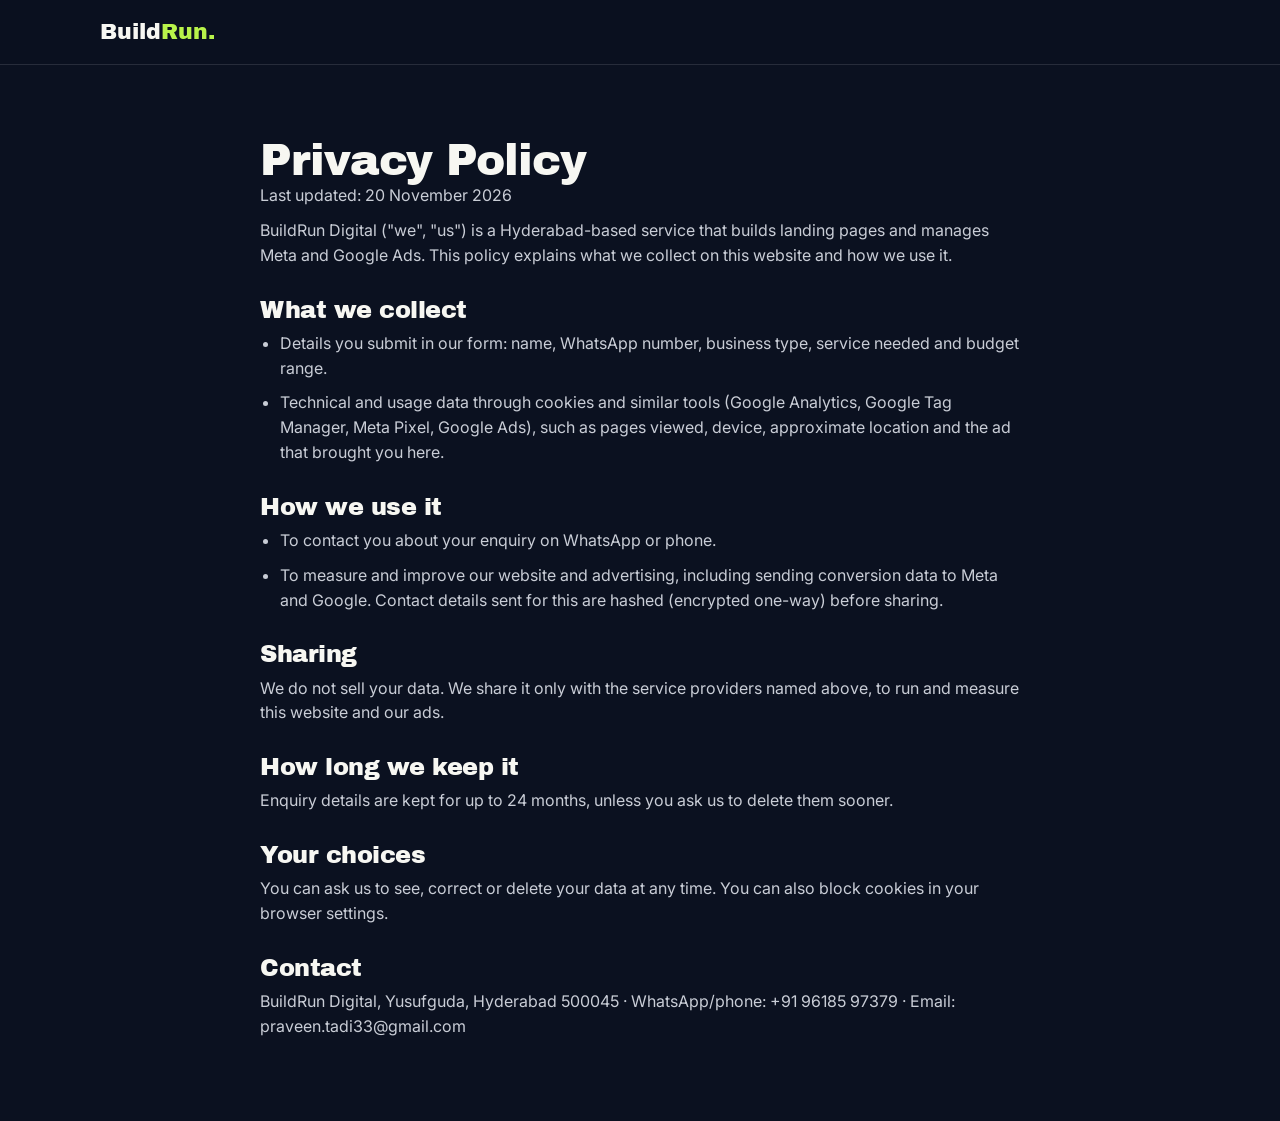
==== privacy-policy/index.html @ b0fce524 "Add assets, thank-you and privacy-policy pages Co-Authored-By: Claude Opus 5.5 <noreply@anthropic.co" ====
<!doctype html>
<html lang="en">
<head>
<meta charset="utf-8">
<meta name="viewport" content="width=device-width,initial-scale=1">
<title>Privacy Policy | BuildRun Digital</title>
<link rel="icon" href="../assets/icon-192.png">
<link href="https://fonts.googleapis.com/css2?family=Archivo+Black&family=Inter:wght@400;600;700;800&display=swap" rel="stylesheet">
<link rel="stylesheet" href="../assets/style.css">
<style>.pp h2{font-size:24px;margin:30px 0 8px}.pp p,.pp li{color:#C9CDD6;font-size:16px;margin-bottom:10px}.pp ul{padding-left:20px}</style>
</head>
<body>
<header><div class="wrap"><a class="logo" href="../">Build<span>Run.</span></a></div></header>
<main><section style="border:0"><div class="wrap pp" style="max-width:800px">
<!-- REPLACE this text with The Digital Product Co privacy policy, with the name changed to BuildRun Digital -->
<h1 style="font-size:44px">Privacy Policy</h1>
<p>Last updated: 20 November 2026</p>
<p>BuildRun Digital ("we", "us") is a Hyderabad-based service that builds landing pages and manages Meta and Google Ads. This policy explains what we collect on this website and how we use it.</p>
<h2>What we collect</h2>
<ul><li>Details you submit in our form: name, WhatsApp number, business type, service needed and budget range.</li>
<li>Technical and usage data through cookies and similar tools (Google Analytics, Google Tag Manager, Meta Pixel, Google Ads), such as pages viewed, device, approximate location and the ad that brought you here.</li></ul>
<h2>How we use it</h2>
<ul><li>To contact you about your enquiry on WhatsApp or phone.</li>
<li>To measure and improve our website and advertising, including sending conversion data to Meta and Google. Contact details sent for this are hashed (encrypted one-way) before sharing.</li></ul>
<h2>Sharing</h2>
<p>We do not sell your data. We share it only with the service providers named above, to run and measure this website and our ads.</p>
<h2>How long we keep it</h2>
<p>Enquiry details are kept for up to 24 months, unless you ask us to delete them sooner.</p>
<h2>Your choices</h2>
<p>You can ask us to see, correct or delete your data at any time. You can also block cookies in your browser settings.</p>
<h2>Contact</h2>
<p>BuildRun Digital, Yusufguda, Hyderabad 500045 · WhatsApp/phone: +91 96185 97379 · Email: praveen.tadi33@gmail.com</p>
</div></section></main>
</body>
</html>
---- assets/style.css ----
:root{--ink:#0B1120;--ink2:#111827;--lime:#B8F34A;--blue:#2563EB;--off:#F7F7F2;--mut:#9CA3AF;--line:rgba(247,247,242,.12);--card:rgba(255,255,255,.05)}
*{margin:0;padding:0;box-sizing:border-box}
html{scroll-behavior:smooth}
body{font-family:Inter,system-ui,sans-serif;background:var(--ink);color:var(--off);line-height:1.55;-webkit-font-smoothing:antialiased}
a{color:inherit}
img{max-width:100%;height:auto;display:block}
.wrap{max-width:1120px;margin:0 auto;padding:0 20px}
h1,h2,h3{font-family:'Archivo Black',Inter,sans-serif;letter-spacing:-.02em;line-height:1.05;font-weight:400}
h2{font-size:clamp(30px,5vw,46px);margin-bottom:14px}
.lead{color:#C9CDD6;font-size:18px;max-width:640px}
.lime{color:var(--lime)}
section{padding:72px 0;border-top:1px solid var(--line)}
.tag{display:inline-flex;align-items:center;gap:8px;font-size:12px;font-weight:800;letter-spacing:.18em;color:var(--lime);border:1.5px solid rgba(184,243,74,.45);padding:7px 14px;border-radius:40px;margin-bottom:18px}
.tag:before{content:"";width:7px;height:7px;border-radius:50%;background:var(--lime);box-shadow:0 0 10px var(--lime)}
/* header */
header{position:sticky;top:0;z-index:20;background:rgba(11,17,32,.85);backdrop-filter:blur(12px);border-bottom:1px solid var(--line)}
header .wrap{display:flex;justify-content:space-between;align-items:center;height:64px}
.logo{font-family:'Archivo Black';font-size:22px;text-decoration:none}.logo span{color:var(--lime)}
/* buttons */
.btn{display:inline-flex;align-items:center;justify-content:center;gap:8px;font-weight:800;font-size:16px;padding:15px 24px;border-radius:14px;text-decoration:none;border:0;cursor:pointer;transition:transform .15s}
.btn:hover{transform:translateY(-2px)}
.btn-lime{background:var(--lime);color:var(--ink);box-shadow:0 0 30px rgba(184,243,74,.3)}
.btn-wa{background:#25D366;color:#06210f}
.btn-ghost{background:transparent;color:var(--off);border:1.5px solid var(--line)}
.btn-sm{padding:10px 16px;font-size:14px;border-radius:12px}
/* hero */
.hero{padding:64px 0 72px;border:0;position:relative;overflow:hidden}
.hero:before{content:"";position:absolute;width:520px;height:520px;left:-160px;top:-180px;background:var(--blue);filter:blur(140px);opacity:.35;z-index:-1}
.hero:after{content:"";position:absolute;width:460px;height:460px;right:-120px;bottom:-200px;background:var(--lime);filter:blur(150px);opacity:.18;z-index:-1}
.hero-grid{display:grid;gap:40px;align-items:center}
.hero h1{font-size:clamp(40px,8vw,72px)}
.hero .lead{margin:18px 0 26px}
.ctas{display:flex;flex-wrap:wrap;gap:12px}
.chips{display:flex;flex-wrap:wrap;gap:8px;margin-top:26px}
.chip{font-size:13px;font-weight:600;padding:8px 12px;border-radius:10px;background:var(--card);border:1px solid var(--line)}
.chip b{color:var(--lime)}
.mock{position:relative}
.laptop{border-radius:14px 14px 0 0;background:#1F2937;padding:10px 10px 14px;box-shadow:0 40px 80px rgba(0,0,0,.6)}
.laptop img{border-radius:6px}
.base{height:16px;background:linear-gradient(#9CA3AF,#4B5563);border-radius:0 0 18px 18px;margin:0 -24px}
.phone{position:absolute;right:-6px;bottom:-30px;width:30%;border-radius:22px;background:#111827;padding:6px;border:2px solid #374151;box-shadow:0 30px 60px rgba(0,0,0,.7)}
.phone img{border-radius:16px;aspect-ratio:9/17;object-fit:cover;object-position:top}
/* cards */
.grid3{display:grid;gap:16px;margin-top:34px}
.card{background:linear-gradient(150deg,rgba(255,255,255,.08),rgba(255,255,255,.02));border:1px solid var(--line);border-radius:22px;padding:26px}
.card h3{font-size:22px;margin-bottom:8px}
.card p{color:#C9CDD6;font-size:15px}
.prob{font-weight:700;font-size:17px;margin-bottom:10px}
.prob:before{content:"“";color:var(--lime)}
.prob:after{content:"”";color:var(--lime)}
.fix{font-size:15px;color:#C9CDD6;border-top:1px solid var(--line);padding-top:12px}
.fix:before{content:"✓ ";color:var(--lime);font-weight:800}
/* packages */
.pkg{display:flex;flex-direction:column}
.pkg .k{font-size:12px;font-weight:800;letter-spacing:.18em;color:var(--lime)}
.pkg h3{font-size:30px;margin:10px 0 4px}
.pkg .sub{color:var(--mut);font-size:14px}
.pkg .from{font-size:12px;font-weight:700;letter-spacing:.14em;color:var(--mut);margin-top:22px}
.pkg .price{font-family:'Archivo Black';font-size:42px;color:var(--lime);line-height:1.1}
.pkg .price small{font-family:Inter;font-weight:700;font-size:15px;color:var(--off)}
.pkg ul{list-style:none;margin:18px 0 22px;flex:1}
.pkg li{font-size:15px;padding:8px 0;border-top:1px solid var(--line)}
.pkg li:before{content:"✓ ";color:var(--lime);font-weight:800}
.pkg.hot{border-color:rgba(184,243,74,.55)}
.pkg.g .price,.pkg.g .k{color:#93B4FF}
.note{margin-top:20px;color:var(--mut);font-size:14px}
.custom{margin-top:16px;display:flex;flex-wrap:wrap;gap:12px;align-items:center;justify-content:space-between;padding:18px 22px;border-radius:18px;border:1px dashed rgba(184,243,74,.4)}
/* work */
.work{display:grid;gap:16px;margin-top:30px}
.work figure{background:var(--card);border:1px solid var(--line);border-radius:20px;padding:14px}
.work img{border-radius:12px}
.work figcaption{font-size:14px;color:#C9CDD6;margin-top:12px}
.work figcaption b{color:var(--off)}
/* steps */
.steps{display:grid;gap:16px;margin-top:30px;counter-reset:s}
.step{position:relative;padding-left:64px}
.step:before{counter-increment:s;content:counter(s);position:absolute;left:0;top:0;width:46px;height:46px;border-radius:14px;background:var(--lime);color:var(--ink);font-family:'Archivo Black';font-size:22px;display:flex;align-items:center;justify-content:center}
.step h3{font-size:20px;margin-bottom:4px}
.step p{color:#C9CDD6;font-size:15px}
/* about */
.about{display:grid;gap:24px;align-items:center}
.avatar{width:120px;height:120px;border-radius:30px;background:linear-gradient(145deg,#1E3A8A,#0B1120);border:2px solid rgba(184,243,74,.5);display:flex;align-items:center;justify-content:center;font-family:'Archivo Black';font-size:20px;text-align:center;line-height:1}
.avatar span{color:var(--lime)}
/* faq */
details{border-bottom:1px solid var(--line);padding:18px 0}
summary{cursor:pointer;font-weight:700;font-size:17px;list-style:none;display:flex;justify-content:space-between;gap:16px}
summary:after{content:"+";color:var(--lime);font-size:22px;line-height:1}
details[open] summary:after{content:"–"}
details p{color:#C9CDD6;margin-top:10px;font-size:15px}
/* form */
.formbox{background:linear-gradient(150deg,rgba(255,255,255,.09),rgba(255,255,255,.02));border:1px solid rgba(184,243,74,.35);border-radius:26px;padding:28px;margin-top:30px}
.fg{margin-bottom:16px}
label{display:block;font-size:14px;font-weight:700;margin-bottom:6px}
input,select{width:100%;font:inherit;font-size:16px;padding:14px;border-radius:12px;border:1px solid rgba(247,247,242,.2);background:rgba(11,17,32,.6);color:var(--off)}
input:focus,select:focus{outline:2px solid var(--lime);border-color:transparent}
.ph{display:flex;gap:8px}.ph span{padding:14px;border-radius:12px;border:1px solid rgba(247,247,242,.2);font-weight:700}
.consent{display:flex;gap:10px;align-items:flex-start;font-size:13px;color:#C9CDD6;font-weight:500}
.consent input{width:20px;height:20px;flex:none;margin-top:2px}
.err{color:#FCA5A5;font-size:13px;margin-top:6px;display:none}
.alt{margin-top:18px;font-size:14px;color:#C9CDD6;text-align:center}
.alt a{color:var(--lime);font-weight:700}
footer{padding:36px 0 110px;border-top:1px solid var(--line);color:var(--mut);font-size:13px}
footer .wrap{display:flex;flex-wrap:wrap;gap:12px;justify-content:space-between}
/* sticky mobile bar */
.mbar{position:fixed;left:0;right:0;bottom:0;z-index:30;display:grid;grid-template-columns:1fr 1fr;gap:10px;padding:10px 14px calc(10px + env(safe-area-inset-bottom));background:rgba(11,17,32,.92);backdrop-filter:blur(10px);border-top:1px solid var(--line)}
.mbar .btn{padding:13px}
@media(min-width:860px){
 .hero-grid{grid-template-columns:1.05fr 1fr}
 .grid3{grid-template-columns:repeat(3,1fr)}
 .work{grid-template-columns:1.6fr 1fr}
 .steps{grid-template-columns:repeat(3,1fr)}
 .about{grid-template-columns:140px 1fr}
 .formwrap{display:grid;grid-template-columns:1fr 1.1fr;gap:48px;align-items:start}
 .mbar{display:none}
 footer{padding-bottom:36px}
}
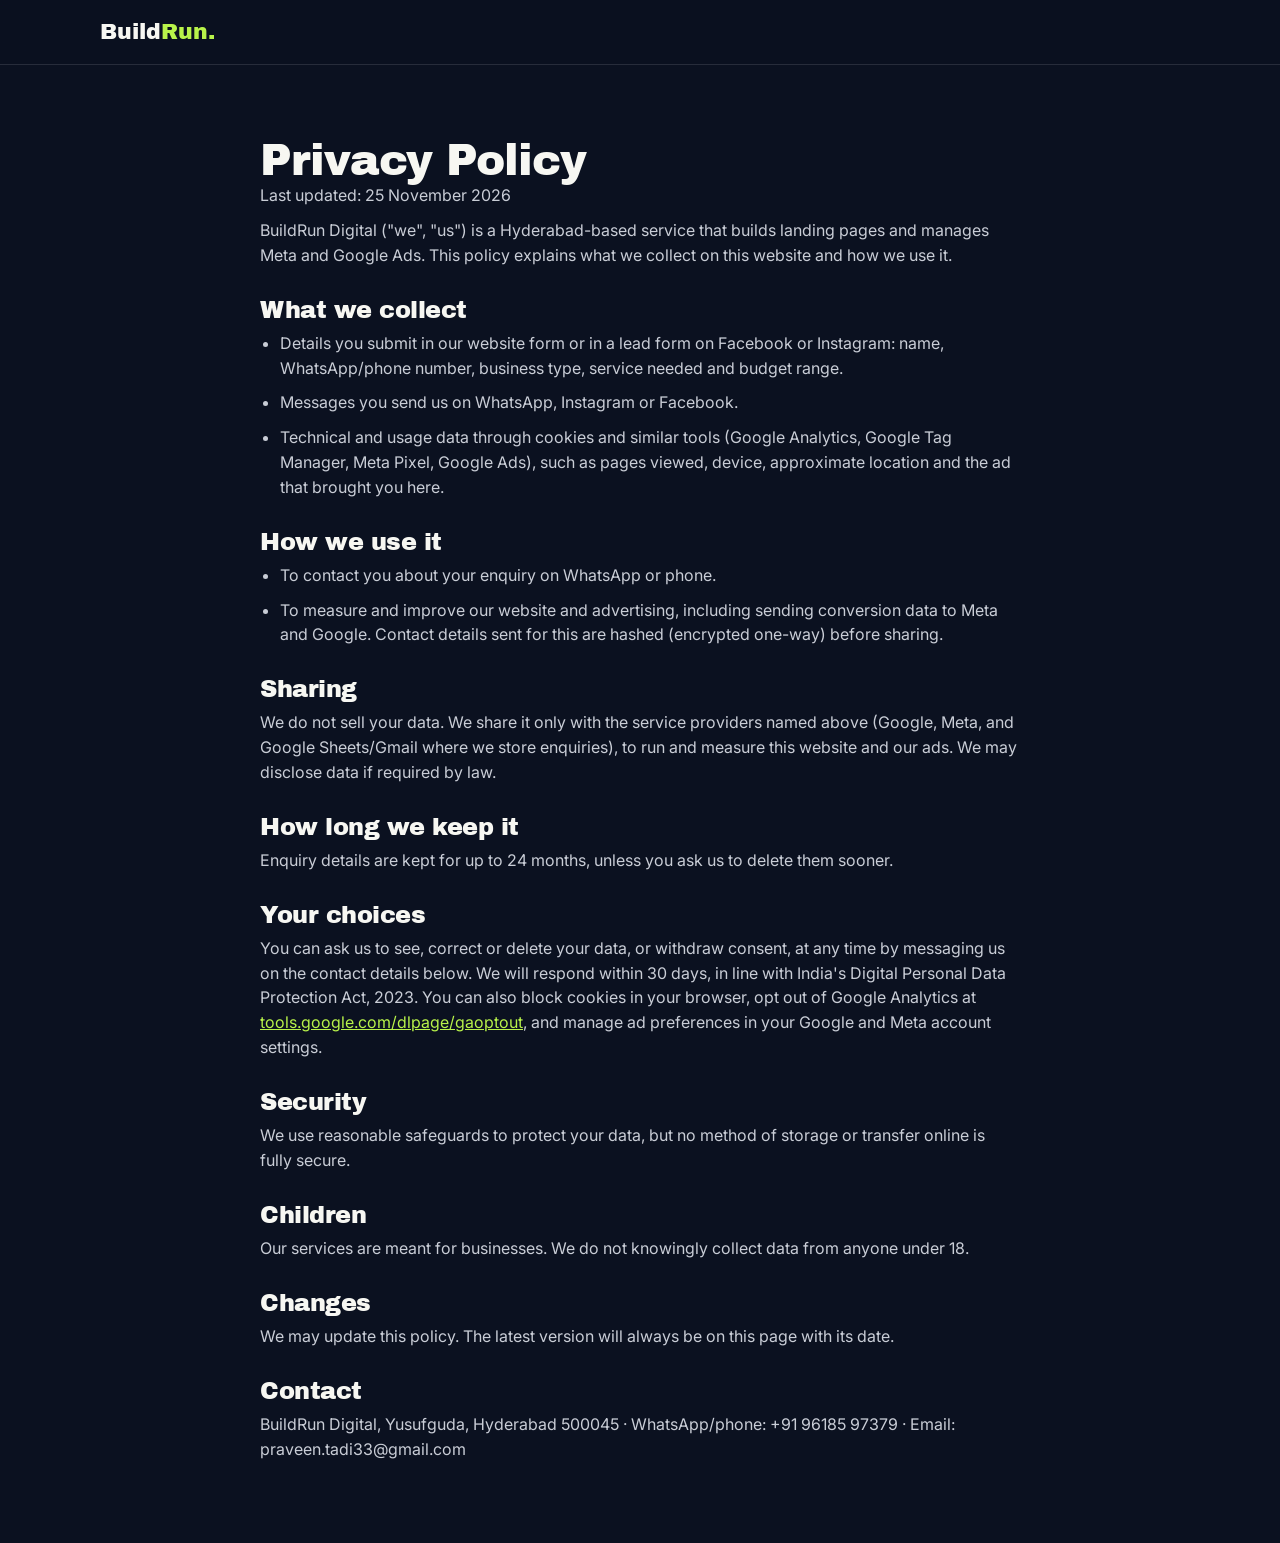
==== commit 5e54d72d: "Finalise privacy policy for lead ads Co-Authored-By: Claude Opus 5.5 <noreply@anthropic.com> Claude-" ====
--- a/privacy-policy/index.html
+++ b/privacy-policy/index.html
@@ -1,6 +1,10 @@
 <!doctype html>
 <html lang="en">
 <head>
+<!-- Google Tag Manager -->
+<script>(function(w,d,s,l,i){w[l]=w[l]||[];w[l].push({'gtm.start':new Date().getTime(),event:'gtm.js'});var f=d.getElementsByTagName(s)[0],j=d.createElement(s),dl=l!='dataLayer'?'&l='+l:'';j.async=true;j.src='https://www.googletagmanager.com/gtm.js?id='+i+dl;f.parentNode.insertBefore(j,f);})(window,document,'script','dataLayer','GTM-MHM82XWP');</script>
+<!-- End Google Tag Manager -->
+
 <meta charset="utf-8">
 <meta name="viewport" content="width=device-width,initial-scale=1">
 <title>Privacy Policy | BuildRun Digital</title>
@@ -10,24 +14,34 @@
 <style>.pp h2{font-size:24px;margin:30px 0 8px}.pp p,.pp li{color:#C9CDD6;font-size:16px;margin-bottom:10px}.pp ul{padding-left:20px}</style>
 </head>
 <body>
+<!-- Google Tag Manager (noscript) -->
+<noscript><iframe src="https://www.googletagmanager.com/ns.html?id=GTM-MHM82XWP" height="0" width="0" style="display:none;visibility:hidden"></iframe></noscript>
+<!-- End Google Tag Manager (noscript) -->
+
 <header><div class="wrap"><a class="logo" href="../">Build<span>Run.</span></a></div></header>
 <main><section style="border:0"><div class="wrap pp" style="max-width:800px">
-<!-- REPLACE this text with The Digital Product Co privacy policy, with the name changed to BuildRun Digital -->
 <h1 style="font-size:44px">Privacy Policy</h1>
-<p>Last updated: 20 November 2026</p>
+<p>Last updated: 25 November 2026</p>
 <p>BuildRun Digital ("we", "us") is a Hyderabad-based service that builds landing pages and manages Meta and Google Ads. This policy explains what we collect on this website and how we use it.</p>
 <h2>What we collect</h2>
-<ul><li>Details you submit in our form: name, WhatsApp number, business type, service needed and budget range.</li>
+<ul><li>Details you submit in our website form or in a lead form on Facebook or Instagram: name, WhatsApp/phone number, business type, service needed and budget range.</li>
+<li>Messages you send us on WhatsApp, Instagram or Facebook.</li>
 <li>Technical and usage data through cookies and similar tools (Google Analytics, Google Tag Manager, Meta Pixel, Google Ads), such as pages viewed, device, approximate location and the ad that brought you here.</li></ul>
 <h2>How we use it</h2>
 <ul><li>To contact you about your enquiry on WhatsApp or phone.</li>
 <li>To measure and improve our website and advertising, including sending conversion data to Meta and Google. Contact details sent for this are hashed (encrypted one-way) before sharing.</li></ul>
 <h2>Sharing</h2>
-<p>We do not sell your data. We share it only with the service providers named above, to run and measure this website and our ads.</p>
+<p>We do not sell your data. We share it only with the service providers named above (Google, Meta, and Google Sheets/Gmail where we store enquiries), to run and measure this website and our ads. We may disclose data if required by law.</p>
 <h2>How long we keep it</h2>
 <p>Enquiry details are kept for up to 24 months, unless you ask us to delete them sooner.</p>
 <h2>Your choices</h2>
-<p>You can ask us to see, correct or delete your data at any time. You can also block cookies in your browser settings.</p>
+<p>You can ask us to see, correct or delete your data, or withdraw consent, at any time by messaging us on the contact details below. We will respond within 30 days, in line with India's Digital Personal Data Protection Act, 2023. You can also block cookies in your browser, opt out of Google Analytics at <a href="https://tools.google.com/dlpage/gaoptout" style="color:#B8F34A">tools.google.com/dlpage/gaoptout</a>, and manage ad preferences in your Google and Meta account settings.</p>
+<h2>Security</h2>
+<p>We use reasonable safeguards to protect your data, but no method of storage or transfer online is fully secure.</p>
+<h2>Children</h2>
+<p>Our services are meant for businesses. We do not knowingly collect data from anyone under 18.</p>
+<h2>Changes</h2>
+<p>We may update this policy. The latest version will always be on this page with its date.</p>
 <h2>Contact</h2>
 <p>BuildRun Digital, Yusufguda, Hyderabad 500045 · WhatsApp/phone: +91 96185 97379 · Email: praveen.tadi33@gmail.com</p>
 </div></section></main>
